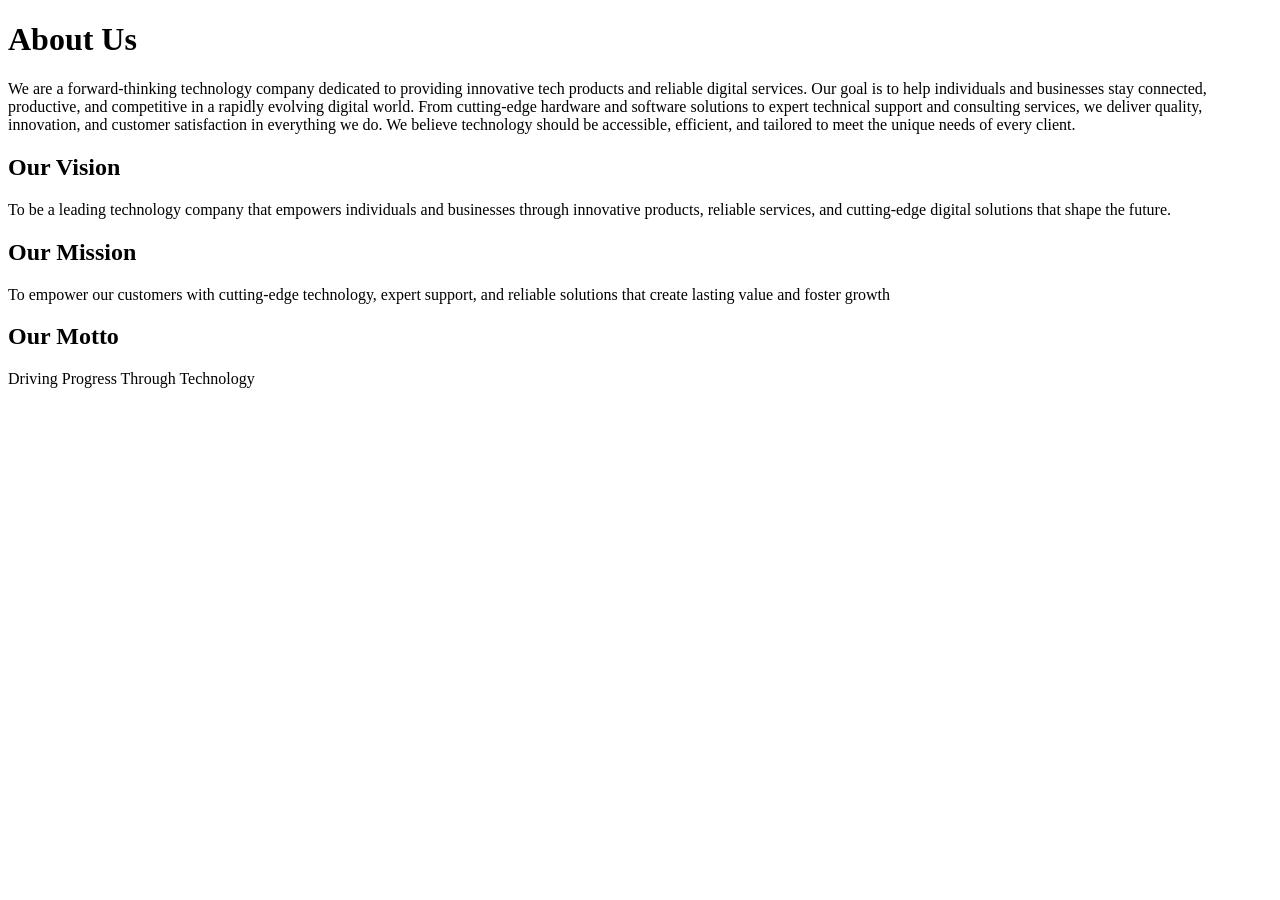
==== aboutus.html @ 903e5bb2 "Add About Us page with initial HTML structure and content" ====
<!doctype html>
<html lang="en">
  <head>
    <meta charset="UTF-8" />
    <meta name="viewport" content="width=device-width, initial-scale=1.0" />
    <link rel="stylesheet" href="./aboutus.css" />
    <title>About us</title>
  </head>
  <body>
    <h1>About Us</h1>
    <p>
      We are a forward-thinking technology company dedicated to providing
      innovative tech products and reliable digital services. Our goal is to
      help individuals and businesses stay connected, productive, and
      competitive in a rapidly evolving digital world. From cutting-edge
      hardware and software solutions to expert technical support and consulting
      services, we deliver quality, innovation, and customer satisfaction in
      everything we do. We believe technology should be accessible, efficient,
      and tailored to meet the unique needs of every client.
    </p>
    <h2>Our Vision</h2>
    <p>To be a leading technology company that empowers individuals and businesses through innovative products, reliable services, and cutting-edge digital solutions that shape the future.</p>
    <h2>Our Mission</h2>
    <p>To empower our customers with cutting-edge technology, expert support, and reliable solutions that create lasting value and foster growth</p>
    <h2>Our Motto</h2>
    <p>Driving Progress Through Technology</p>
    
  </body>
</html>
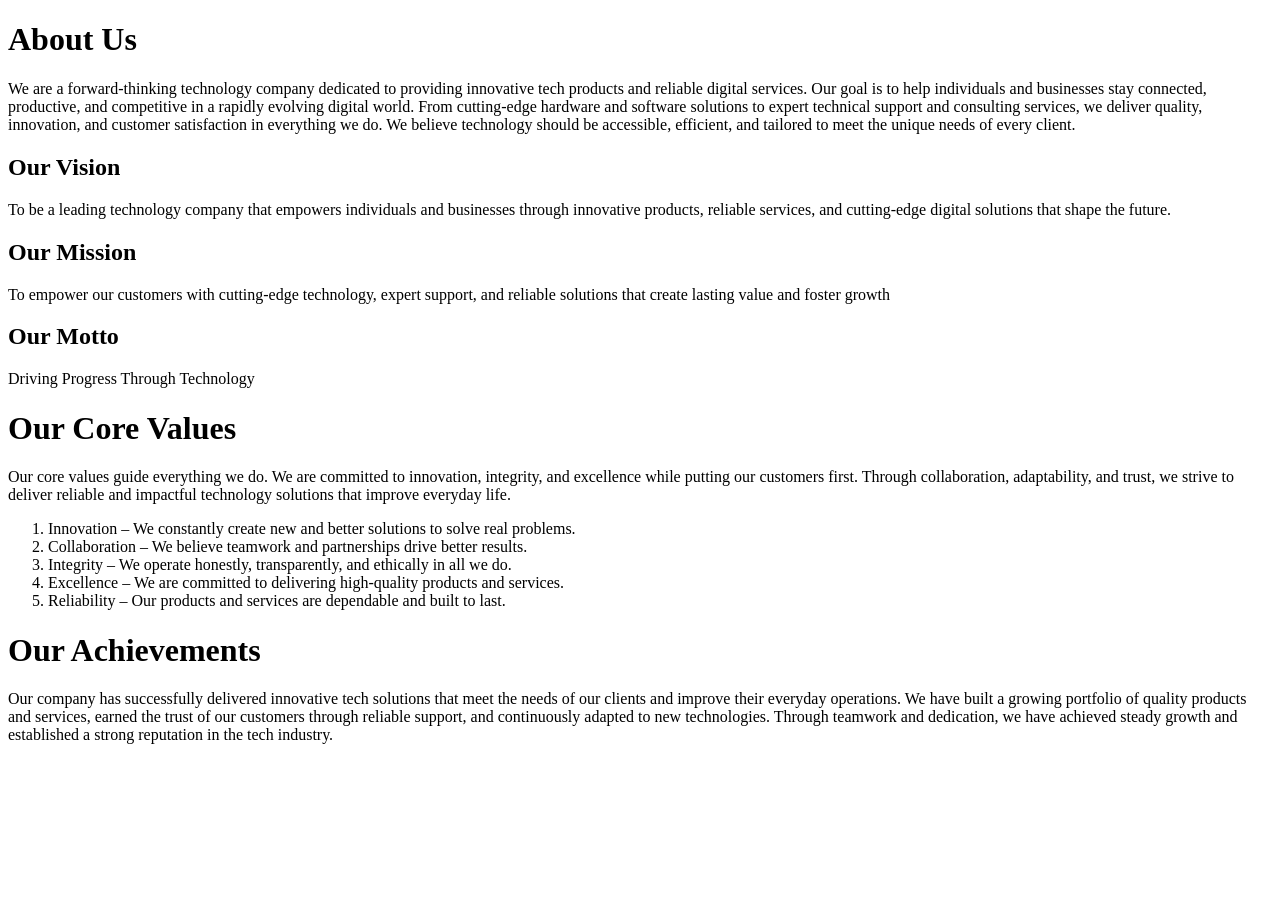
==== commit 2c5785dd: "Add core values section to About Us page" ====
--- a/aboutus.html
+++ b/aboutus.html
@@ -19,11 +19,48 @@
       and tailored to meet the unique needs of every client.
     </p>
     <h2>Our Vision</h2>
-    <p>To be a leading technology company that empowers individuals and businesses through innovative products, reliable services, and cutting-edge digital solutions that shape the future.</p>
+    <p>
+      To be a leading technology company that empowers individuals and
+      businesses through innovative products, reliable services, and
+      cutting-edge digital solutions that shape the future.
+    </p>
     <h2>Our Mission</h2>
-    <p>To empower our customers with cutting-edge technology, expert support, and reliable solutions that create lasting value and foster growth</p>
+    <p>
+      To empower our customers with cutting-edge technology, expert support, and
+      reliable solutions that create lasting value and foster growth
+    </p>
     <h2>Our Motto</h2>
     <p>Driving Progress Through Technology</p>
-    
+    <h1>Our Core Values</h1>
+    <p>
+      Our core values guide everything we do. We are committed to innovation,
+      integrity, and excellence while putting our customers first. Through
+      collaboration, adaptability, and trust, we strive to deliver reliable and
+      impactful technology solutions that improve everyday life.
+    </p>
+    <ol>
+      <li>
+        Innovation – We constantly create new and better solutions to solve real
+        problems.
+      </li>
+      <li>
+        Collaboration – We believe teamwork and partnerships drive better
+        results.
+      </li>
+      <li>
+        Integrity – We operate honestly, transparently, and ethically in all we
+        do.
+      </li>
+      <li>
+        Excellence – We are committed to delivering high-quality products and
+        services.
+      </li>
+      <li>
+        Reliability – Our products and services are dependable and built to
+        last.
+      </li>
+    </ol>
+    <h1>Our Achievements</h1>
+    <p>Our company has successfully delivered innovative tech solutions that meet the needs of our clients and improve their everyday operations. We have built a growing portfolio of quality products and services, earned the trust of our customers through reliable support, and continuously adapted to new technologies. Through teamwork and dedication, we have achieved steady growth and established a strong reputation in the tech industry.</p>
   </body>
 </html>
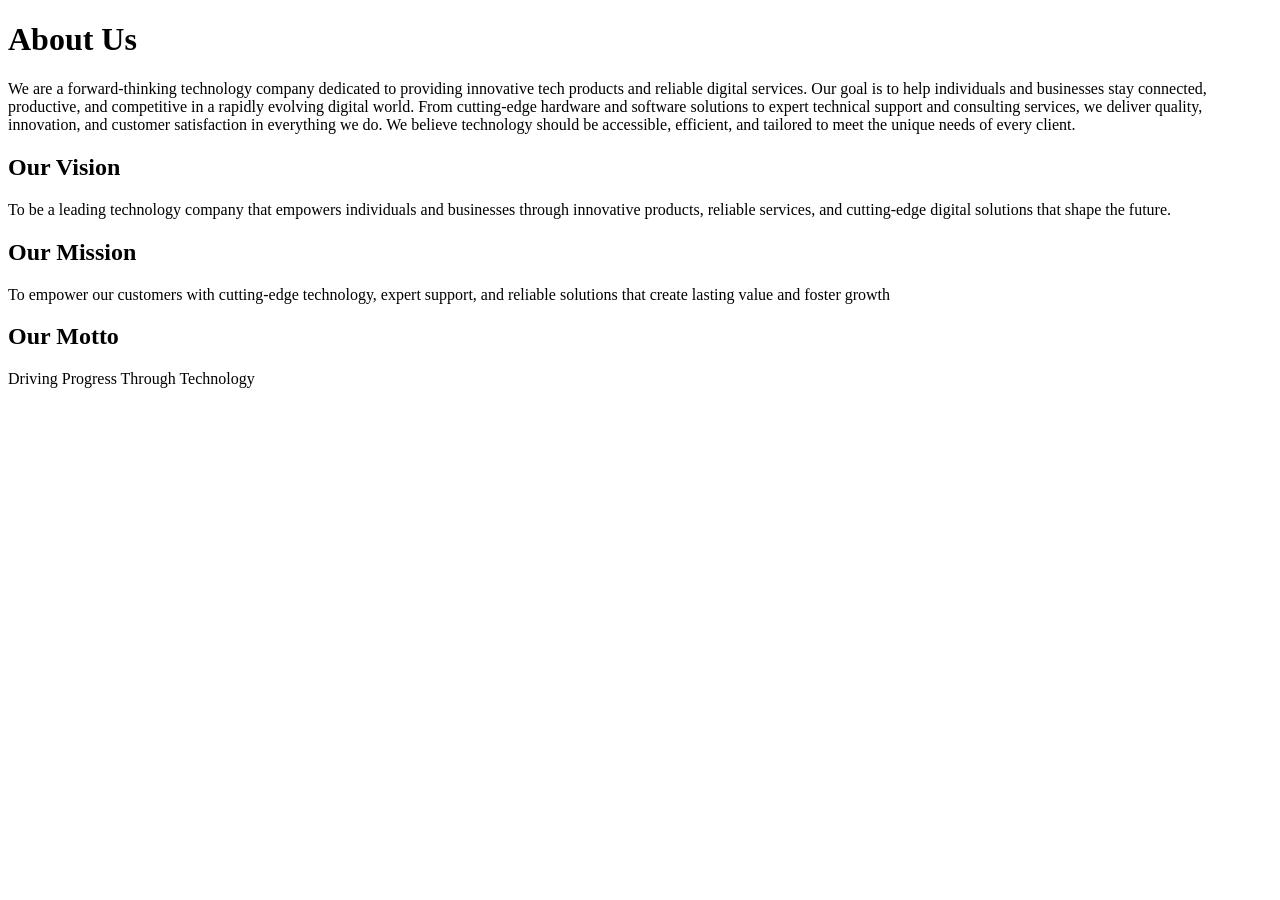
==== commit 777e1258: "Merge remote main with local changes" ====
--- a/aboutus.html
+++ b/aboutus.html
@@ -19,48 +19,11 @@
       and tailored to meet the unique needs of every client.
     </p>
     <h2>Our Vision</h2>
-    <p>
-      To be a leading technology company that empowers individuals and
-      businesses through innovative products, reliable services, and
-      cutting-edge digital solutions that shape the future.
-    </p>
+    <p>To be a leading technology company that empowers individuals and businesses through innovative products, reliable services, and cutting-edge digital solutions that shape the future.</p>
     <h2>Our Mission</h2>
-    <p>
-      To empower our customers with cutting-edge technology, expert support, and
-      reliable solutions that create lasting value and foster growth
-    </p>
+    <p>To empower our customers with cutting-edge technology, expert support, and reliable solutions that create lasting value and foster growth</p>
     <h2>Our Motto</h2>
     <p>Driving Progress Through Technology</p>
-    <h1>Our Core Values</h1>
-    <p>
-      Our core values guide everything we do. We are committed to innovation,
-      integrity, and excellence while putting our customers first. Through
-      collaboration, adaptability, and trust, we strive to deliver reliable and
-      impactful technology solutions that improve everyday life.
-    </p>
-    <ol>
-      <li>
-        Innovation – We constantly create new and better solutions to solve real
-        problems.
-      </li>
-      <li>
-        Collaboration – We believe teamwork and partnerships drive better
-        results.
-      </li>
-      <li>
-        Integrity – We operate honestly, transparently, and ethically in all we
-        do.
-      </li>
-      <li>
-        Excellence – We are committed to delivering high-quality products and
-        services.
-      </li>
-      <li>
-        Reliability – Our products and services are dependable and built to
-        last.
-      </li>
-    </ol>
-    <h1>Our Achievements</h1>
-    <p>Our company has successfully delivered innovative tech solutions that meet the needs of our clients and improve their everyday operations. We have built a growing portfolio of quality products and services, earned the trust of our customers through reliable support, and continuously adapted to new technologies. Through teamwork and dedication, we have achieved steady growth and established a strong reputation in the tech industry.</p>
+    
   </body>
 </html>
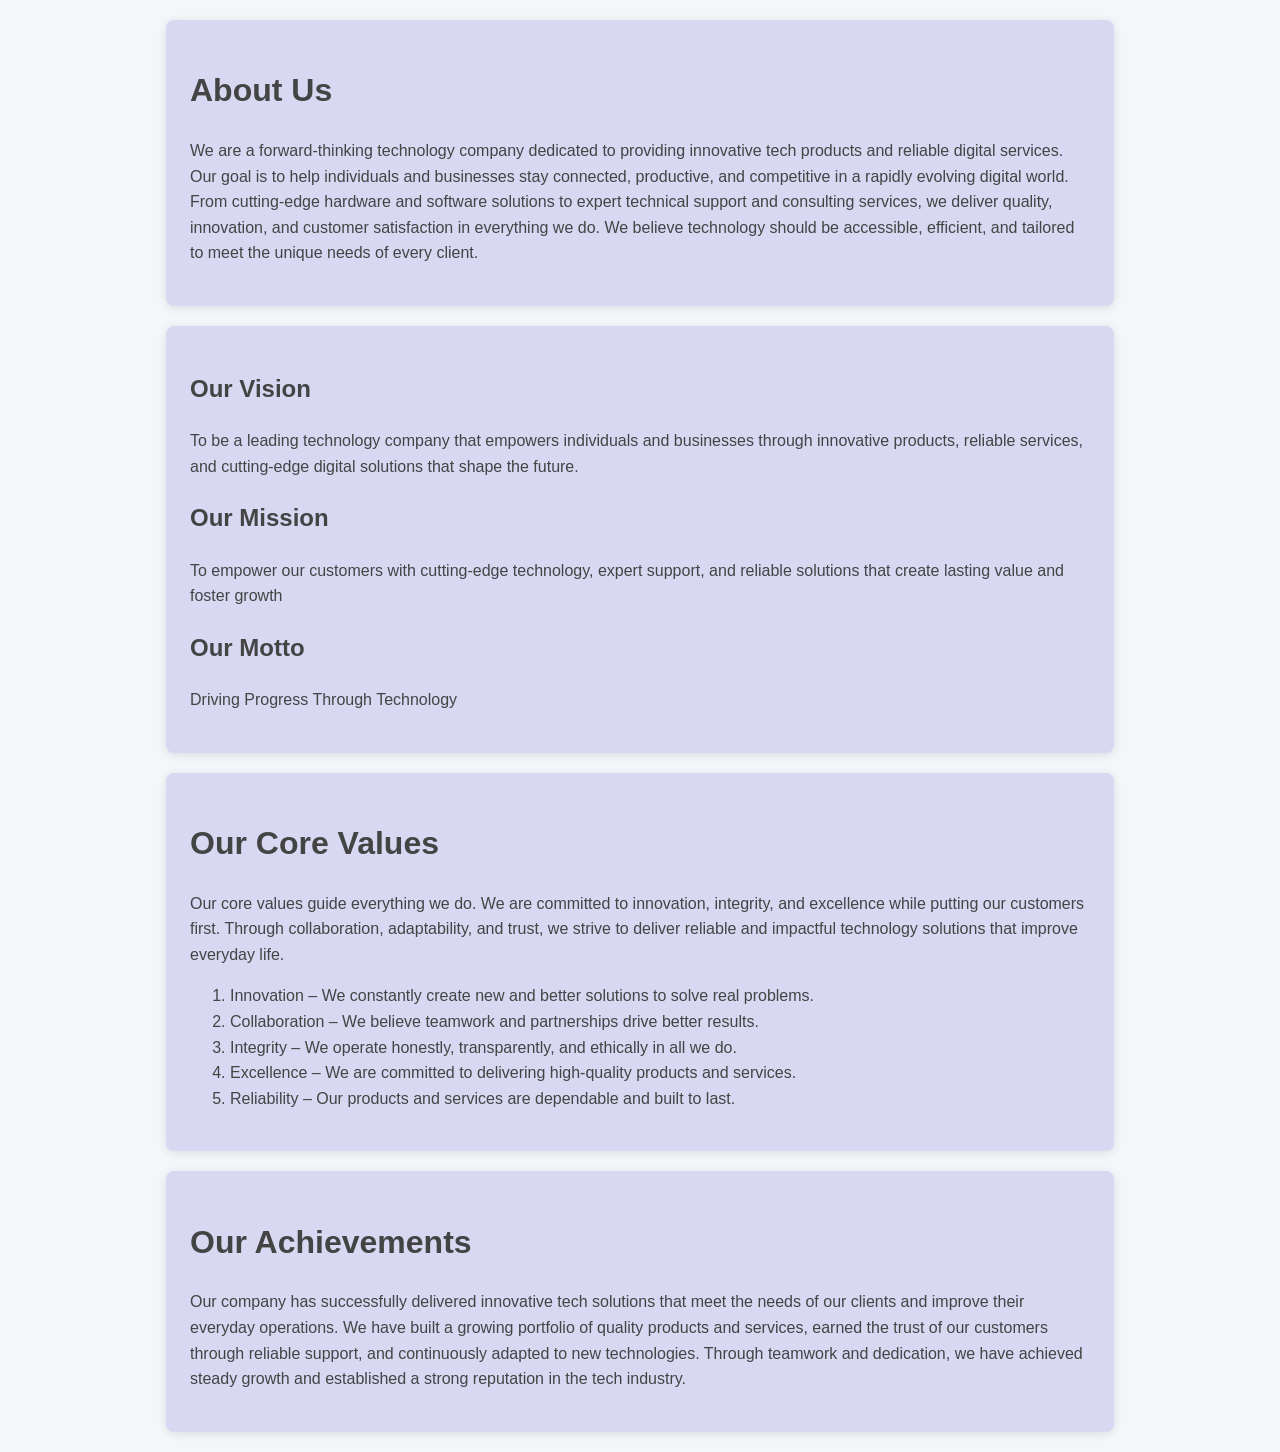
==== commit b004ee56: "Add content and structure to About Us page" ====
--- a/aboutus.html
+++ b/aboutus.html
@@ -7,6 +7,7 @@
     <title>About us</title>
   </head>
   <body>
+    <div>
     <h1>About Us</h1>
     <p>
       We are a forward-thinking technology company dedicated to providing
@@ -18,12 +19,56 @@
       everything we do. We believe technology should be accessible, efficient,
       and tailored to meet the unique needs of every client.
     </p>
+    </div>
+    <div>
     <h2>Our Vision</h2>
-    <p>To be a leading technology company that empowers individuals and businesses through innovative products, reliable services, and cutting-edge digital solutions that shape the future.</p>
+    <p>
+      To be a leading technology company that empowers individuals and
+      businesses through innovative products, reliable services, and
+      cutting-edge digital solutions that shape the future.
+    </p>
     <h2>Our Mission</h2>
-    <p>To empower our customers with cutting-edge technology, expert support, and reliable solutions that create lasting value and foster growth</p>
+    <p>
+      To empower our customers with cutting-edge technology, expert support, and
+      reliable solutions that create lasting value and foster growth
+    </p>
     <h2>Our Motto</h2>
     <p>Driving Progress Through Technology</p>
-    
+    </div>
+    <div>
+    <h1>Our Core Values</h1>
+    <p>
+      Our core values guide everything we do. We are committed to innovation,
+      integrity, and excellence while putting our customers first. Through
+      collaboration, adaptability, and trust, we strive to deliver reliable and
+      impactful technology solutions that improve everyday life.
+    </p>
+    <ol>
+      <li>
+        Innovation – We constantly create new and better solutions to solve real
+        problems.
+      </li>
+      <li>
+        Collaboration – We believe teamwork and partnerships drive better
+        results.
+      </li>
+      <li>
+        Integrity – We operate honestly, transparently, and ethically in all we
+        do.
+      </li>
+      <li>
+        Excellence – We are committed to delivering high-quality products and
+        services.
+      </li>
+      <li>
+        Reliability – Our products and services are dependable and built to
+        last.
+      </li>
+    </ol>
+    </div>
+    <div>
+    <h1>Our Achievements</h1>
+    <p>Our company has successfully delivered innovative tech solutions that meet the needs of our clients and improve their everyday operations. We have built a growing portfolio of quality products and services, earned the trust of our customers through reliable support, and continuously adapted to new technologies. Through teamwork and dedication, we have achieved steady growth and established a strong reputation in the tech industry.</p>
+    </div>
   </body>
 </html>
--- a/aboutus.css
+++ b/aboutus.css
@@ -0,0 +1,17 @@
+body {
+    color: #444;
+    margin: 0;
+    padding: 0;
+    background-color: #f4f6f9;
+    line-height: 1.6;
+    font-family: 'Segoe UI', Tahoma, Geneva, Verdana, sans-serif;
+    }
+div{
+    background-color: rgb(216, 216, 243);
+    border-radius: 8px;
+        margin: 20px auto;
+        max-width: 900px;
+        box-shadow: 0 2px 10px rgba(0, 0, 0, 0.1);
+        padding: 24px;
+        transition: box-shadow 0.3s ease;
+}
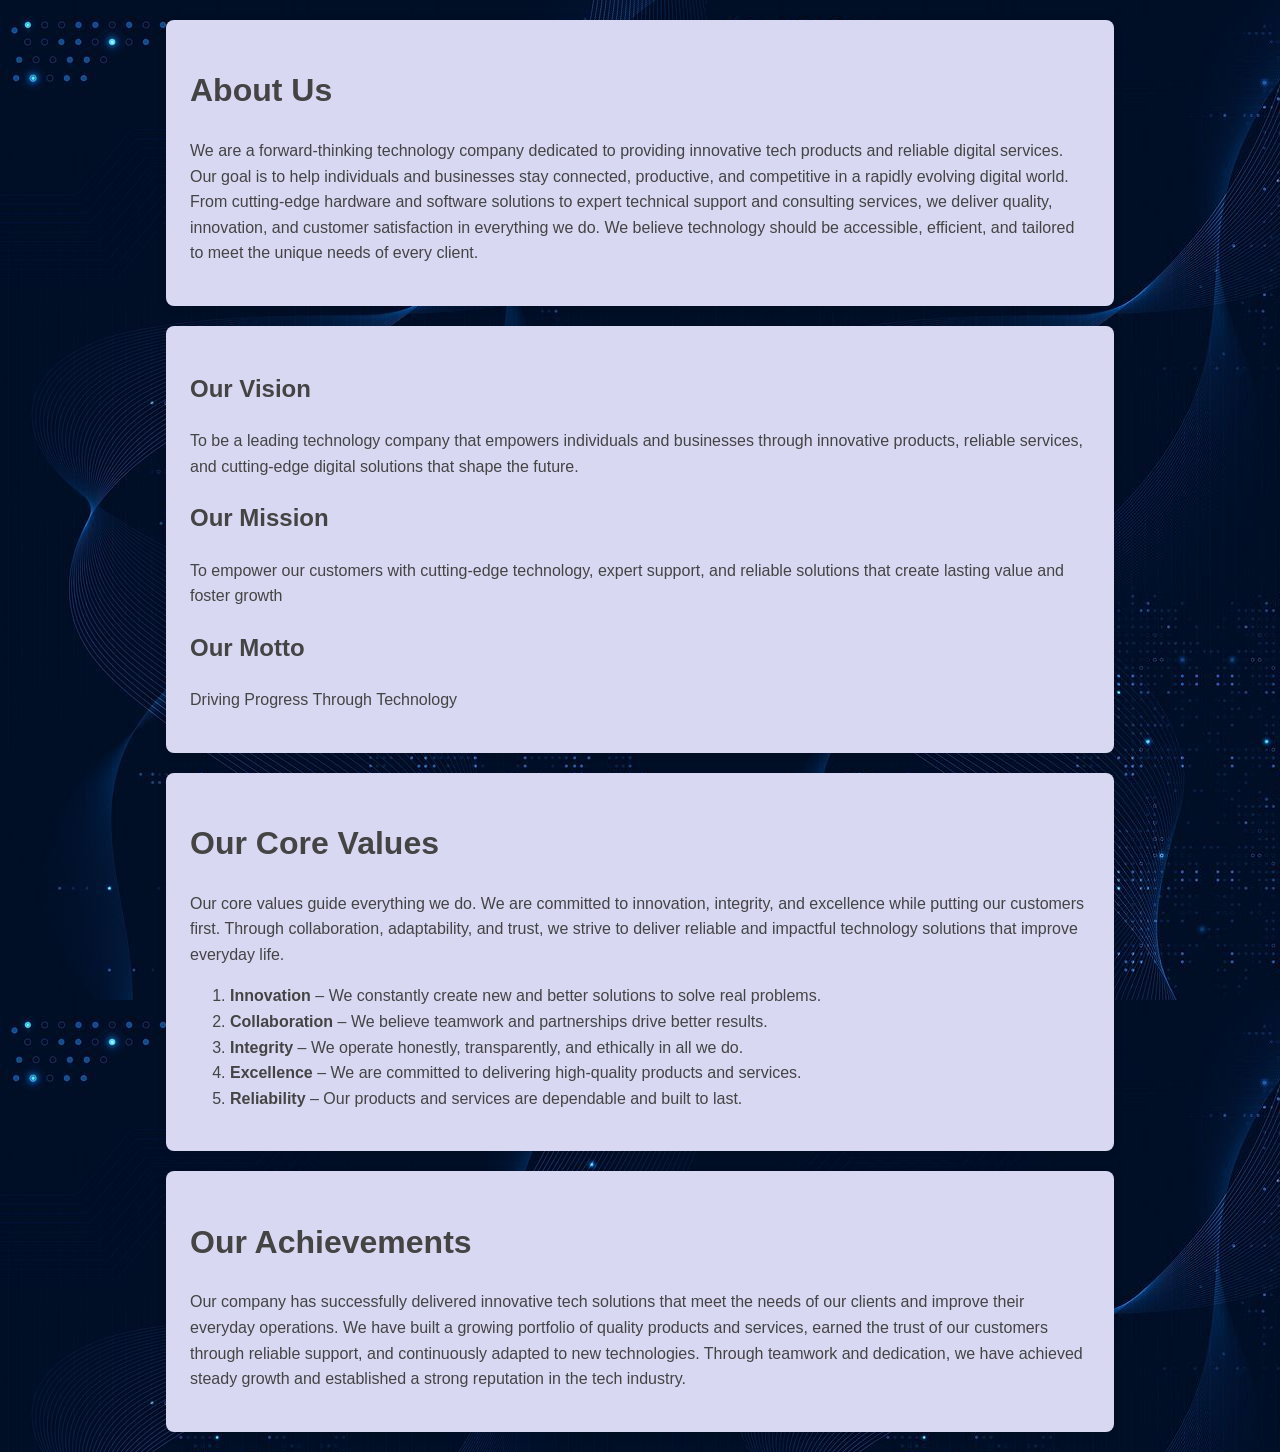
==== commit a2d68f03: "Refactor code structure for improved readability and maintainability" ====
--- a/aboutus.html
+++ b/aboutus.html
@@ -45,23 +45,23 @@
     </p>
     <ol>
       <li>
-        Innovation – We constantly create new and better solutions to solve real
+        <b>Innovation</b> – We constantly create new and better solutions to solve real
         problems.
       </li>
       <li>
-        Collaboration – We believe teamwork and partnerships drive better
+        <b>Collaboration</b> – We believe teamwork and partnerships drive better
         results.
       </li>
       <li>
-        Integrity – We operate honestly, transparently, and ethically in all we
+        <b>Integrity</b> – We operate honestly, transparently, and ethically in all we
         do.
       </li>
       <li>
-        Excellence – We are committed to delivering high-quality products and
+        <b>Excellence</b> – We are committed to delivering high-quality products and
         services.
       </li>
       <li>
-        Reliability – Our products and services are dependable and built to
+        <b>Reliability</b> – Our products and services are dependable and built to
         last.
       </li>
     </ol>
--- a/aboutus.css
+++ b/aboutus.css
@@ -1,17 +1,20 @@
 body {
-    color: #444;
-    margin: 0;
-    padding: 0;
-    background-color: #f4f6f9;
-    line-height: 1.6;
-    font-family: 'Segoe UI', Tahoma, Geneva, Verdana, sans-serif;
-    }
-div{
-    background-color: rgb(216, 216, 243);
-    border-radius: 8px;
-        margin: 20px auto;
-        max-width: 900px;
-        box-shadow: 0 2px 10px rgba(0, 0, 0, 0.1);
-        padding: 24px;
-        transition: box-shadow 0.3s ease;
-}+  color: #444;
+  margin: 0;
+  padding: 0;
+  background-image: url(./image.jpg);
+  line-height: 1.6;
+  font-family: "Segoe UI", Tahoma, Geneva, Verdana, sans-serif;
+}
+div {
+  background-color: rgb(216, 216, 243);
+  border-radius: 8px;
+  margin: 20px auto;
+  max-width: 900px;
+  box-shadow: 0 2px 10px rgba(0, 0, 0, 0.1);
+  padding: 24px;
+  transition: box-shadow 0.3s ease;
+}
+div:hover{
+        box-shadow: 0 6px 18px rgba(0, 0, 0, 0.15);
+    }
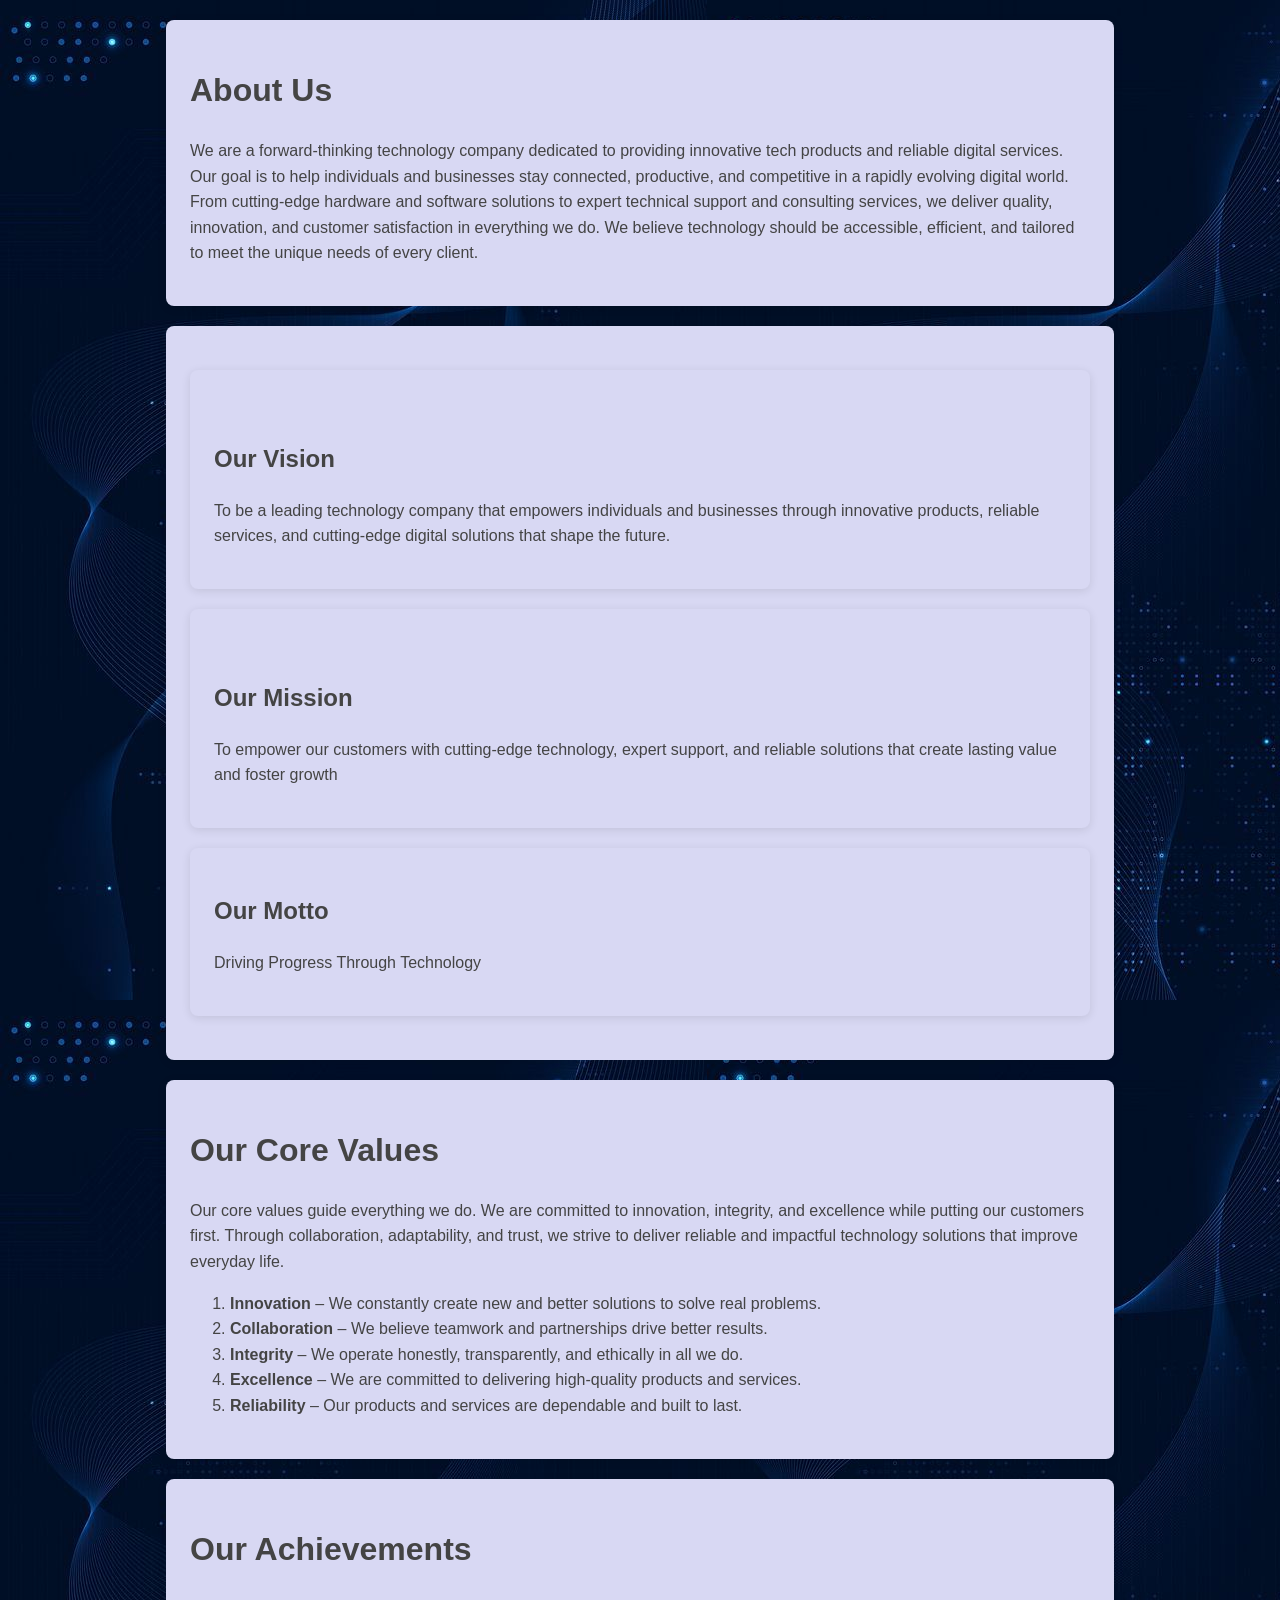
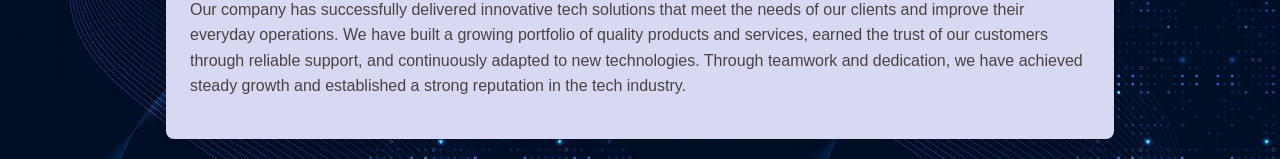
==== commit 2b7f99cf: "Refactor About Us section for improved structure and readability" ====
--- a/aboutus.html
+++ b/aboutus.html
@@ -8,67 +8,84 @@
   </head>
   <body>
     <div>
-    <h1>About Us</h1>
-    <p>
-      We are a forward-thinking technology company dedicated to providing
-      innovative tech products and reliable digital services. Our goal is to
-      help individuals and businesses stay connected, productive, and
-      competitive in a rapidly evolving digital world. From cutting-edge
-      hardware and software solutions to expert technical support and consulting
-      services, we deliver quality, innovation, and customer satisfaction in
-      everything we do. We believe technology should be accessible, efficient,
-      and tailored to meet the unique needs of every client.
-    </p>
+      <h1>About Us</h1>
+      <p>
+        We are a forward-thinking technology company dedicated to providing
+        innovative tech products and reliable digital services. Our goal is to
+        help individuals and businesses stay connected, productive, and
+        competitive in a rapidly evolving digital world. From cutting-edge
+        hardware and software solutions to expert technical support and
+        consulting services, we deliver quality, innovation, and customer
+        satisfaction in everything we do. We believe technology should be
+        accessible, efficient, and tailored to meet the unique needs of every
+        client.
+      </p>
     </div>
     <div>
-    <h2>Our Vision</h2>
-    <p>
-      To be a leading technology company that empowers individuals and
-      businesses through innovative products, reliable services, and
-      cutting-edge digital solutions that shape the future.
-    </p>
-    <h2>Our Mission</h2>
-    <p>
-      To empower our customers with cutting-edge technology, expert support, and
-      reliable solutions that create lasting value and foster growth
-    </p>
-    <h2>Our Motto</h2>
-    <p>Driving Progress Through Technology</p>
+      <div>
+        <img src="https://cdn.prod.website-files.com/699c677bce91617602c711d9/69afd36a428f3521d2b55ea0_mission.svg" loading="lazy" alt="" class="mission-icon">
+        <h2>Our Vision</h2>
+        <p>
+          To be a leading technology company that empowers individuals and
+          businesses through innovative products, reliable services, and
+          cutting-edge digital solutions that shape the future.
+        </p>
+      </div>
+      <div>
+        <img src="https://cdn.prod.website-files.com/699c677bce91617602c711d9/69afd36a741797ecb621d90c_vision%20icon.svg" loading="lazy" alt="" class="mission-icon">
+        <h2>Our Mission</h2>
+        <p>
+          To empower our customers with cutting-edge technology, expert support,
+          and reliable solutions that create lasting value and foster growth
+        </p>
+      </div>
+      <div>
+        <h2>Our Motto</h2>
+        <p>Driving Progress Through Technology</p>
+      </div>
     </div>
     <div>
-    <h1>Our Core Values</h1>
-    <p>
-      Our core values guide everything we do. We are committed to innovation,
-      integrity, and excellence while putting our customers first. Through
-      collaboration, adaptability, and trust, we strive to deliver reliable and
-      impactful technology solutions that improve everyday life.
-    </p>
-    <ol>
-      <li>
-        <b>Innovation</b> – We constantly create new and better solutions to solve real
-        problems.
-      </li>
-      <li>
-        <b>Collaboration</b> – We believe teamwork and partnerships drive better
-        results.
-      </li>
-      <li>
-        <b>Integrity</b> – We operate honestly, transparently, and ethically in all we
-        do.
-      </li>
-      <li>
-        <b>Excellence</b> – We are committed to delivering high-quality products and
-        services.
-      </li>
-      <li>
-        <b>Reliability</b> – Our products and services are dependable and built to
-        last.
-      </li>
-    </ol>
+      <h1>Our Core Values</h1>
+      <p>
+        Our core values guide everything we do. We are committed to innovation,
+        integrity, and excellence while putting our customers first. Through
+        collaboration, adaptability, and trust, we strive to deliver reliable
+        and impactful technology solutions that improve everyday life.
+      </p>
+      <ol>
+        <li>
+          <b>Innovation</b> – We constantly create new and better solutions to
+          solve real problems.
+        </li>
+        <li>
+          <b>Collaboration</b> – We believe teamwork and partnerships drive
+          better results.
+        </li>
+        <li>
+          <b>Integrity</b> – We operate honestly, transparently, and ethically
+          in all we do.
+        </li>
+        <li>
+          <b>Excellence</b> – We are committed to delivering high-quality
+          products and services.
+        </li>
+        <li>
+          <b>Reliability</b> – Our products and services are dependable and
+          built to last.
+        </li>
+      </ol>
     </div>
     <div>
-    <h1>Our Achievements</h1>
-    <p>Our company has successfully delivered innovative tech solutions that meet the needs of our clients and improve their everyday operations. We have built a growing portfolio of quality products and services, earned the trust of our customers through reliable support, and continuously adapted to new technologies. Through teamwork and dedication, we have achieved steady growth and established a strong reputation in the tech industry.</p>
+      <h1>Our Achievements</h1>
+      <p>
+        Our company has successfully delivered innovative tech solutions that
+        meet the needs of our clients and improve their everyday operations. We
+        have built a growing portfolio of quality products and services, earned
+        the trust of our customers through reliable support, and continuously
+        adapted to new technologies. Through teamwork and dedication, we have
+        achieved steady growth and established a strong reputation in the tech
+        industry.
+      </p>
     </div>
   </body>
 </html>
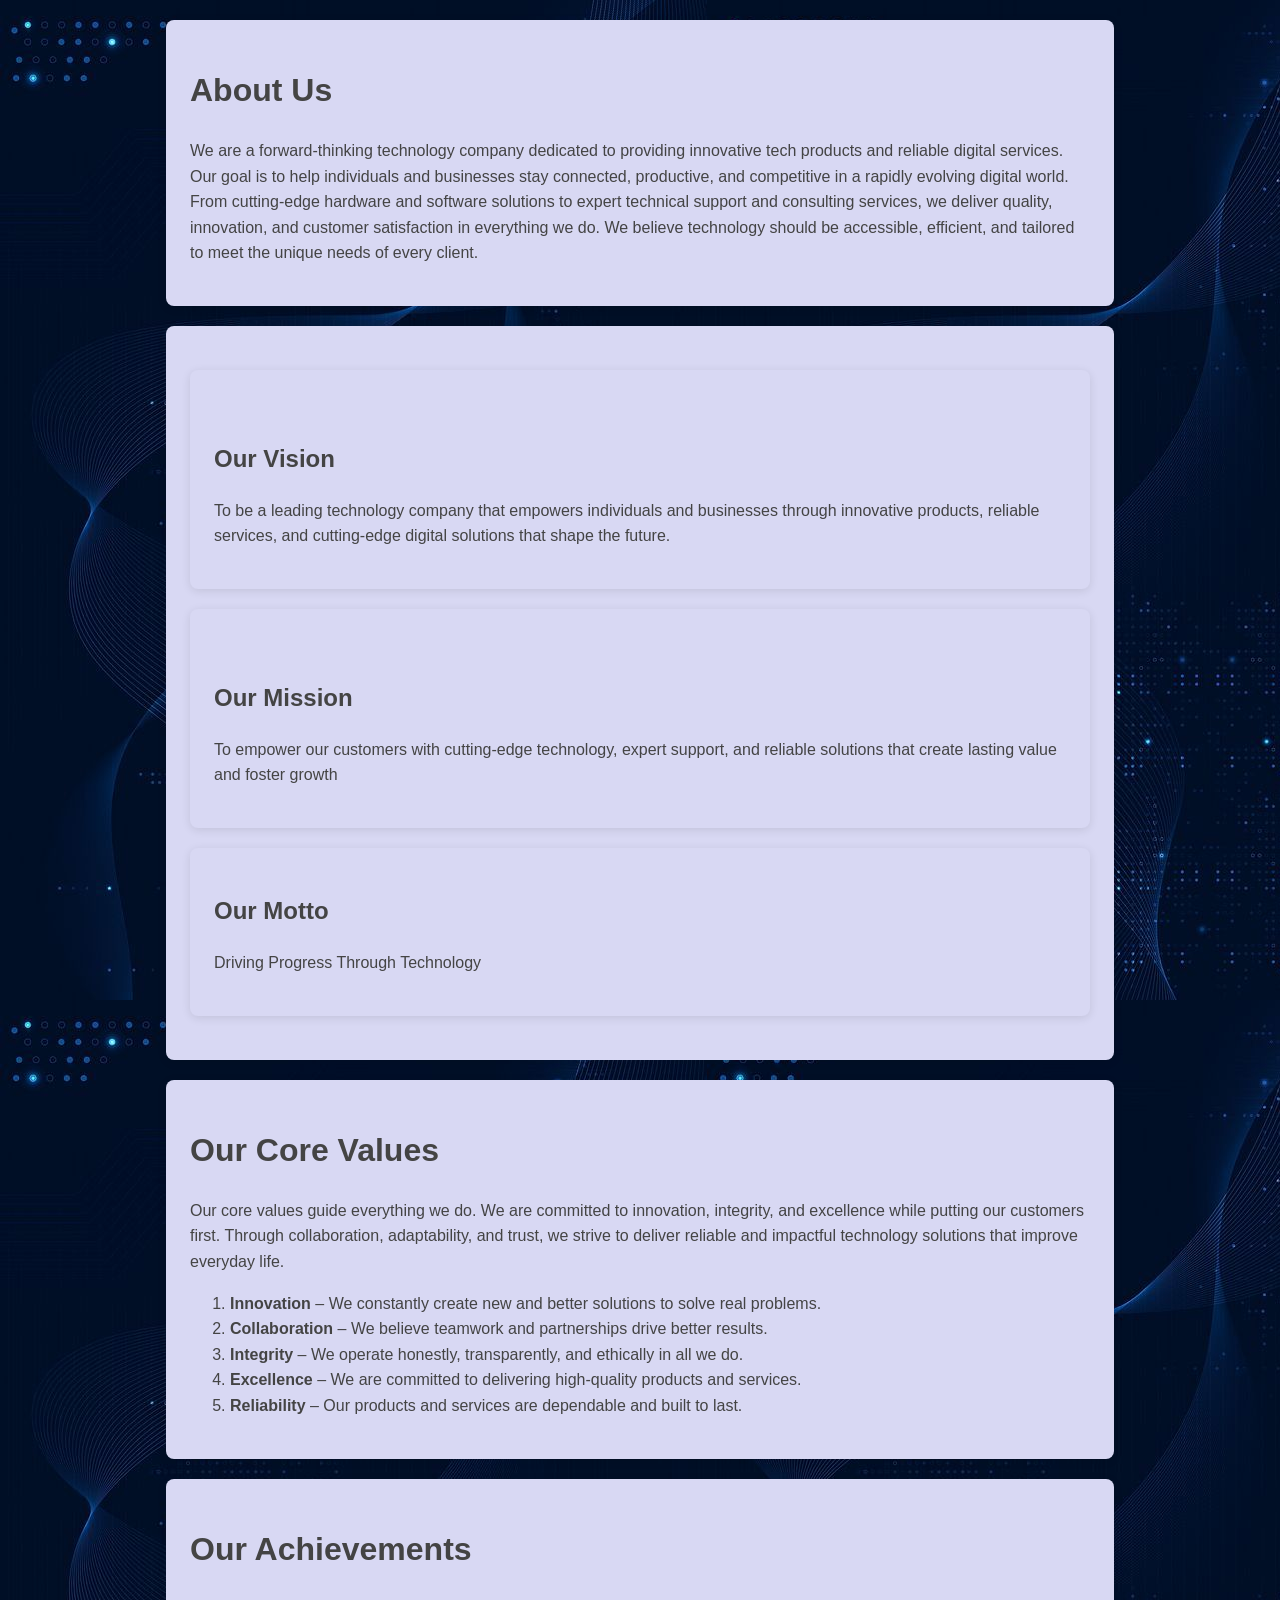
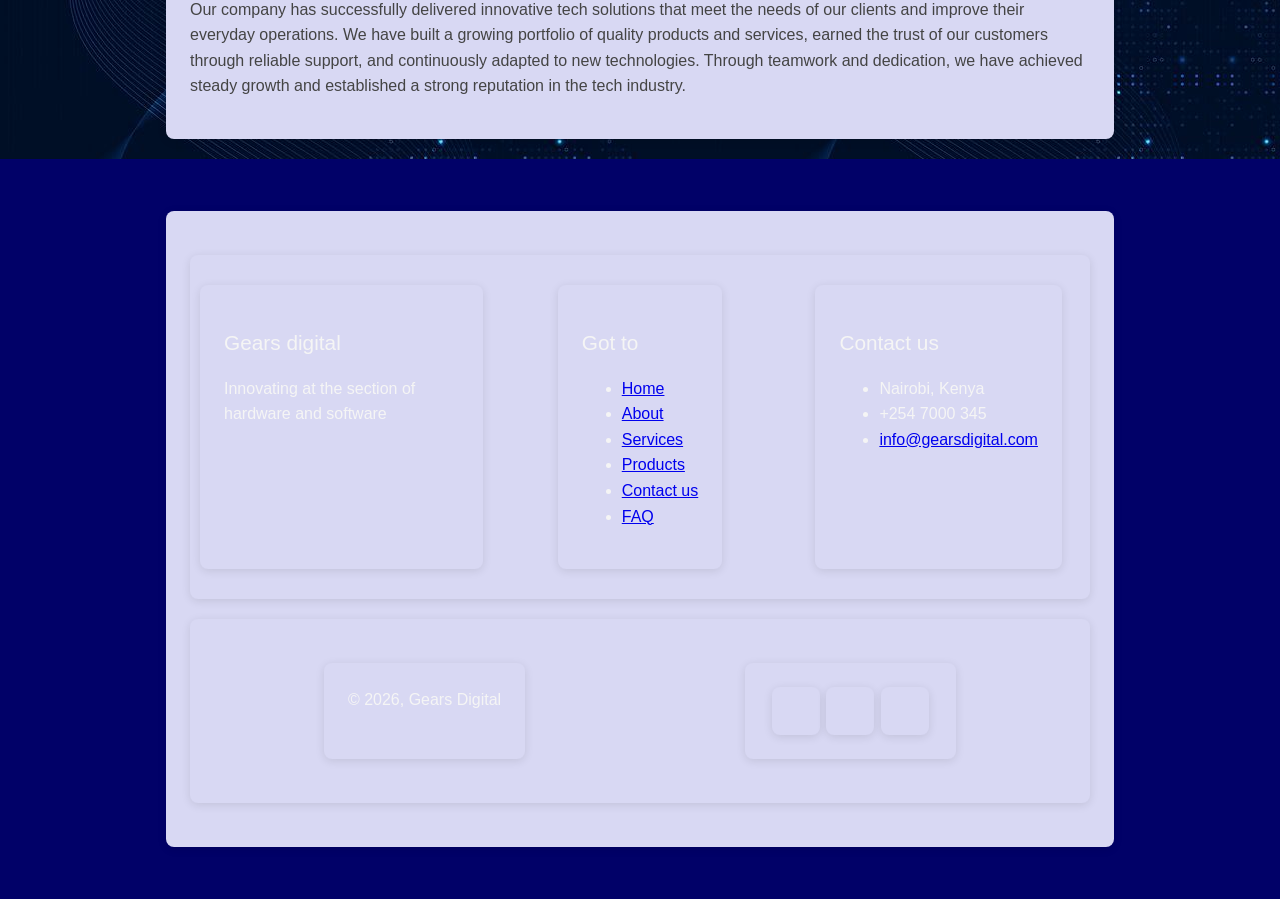
==== commit dd1a44bc: "Enhance About Us page with structured content and footer integration" ====
--- a/aboutus.html
+++ b/aboutus.html
@@ -7,85 +7,144 @@
     <title>About us</title>
   </head>
   <body>
-    <div>
-      <h1>About Us</h1>
-      <p>
-        We are a forward-thinking technology company dedicated to providing
-        innovative tech products and reliable digital services. Our goal is to
-        help individuals and businesses stay connected, productive, and
-        competitive in a rapidly evolving digital world. From cutting-edge
-        hardware and software solutions to expert technical support and
-        consulting services, we deliver quality, innovation, and customer
-        satisfaction in everything we do. We believe technology should be
-        accessible, efficient, and tailored to meet the unique needs of every
-        client.
-      </p>
-    </div>
-    <div>
+    <main>
       <div>
-        <img src="https://cdn.prod.website-files.com/699c677bce91617602c711d9/69afd36a428f3521d2b55ea0_mission.svg" loading="lazy" alt="" class="mission-icon">
-        <h2>Our Vision</h2>
+        <h1>About Us</h1>
         <p>
-          To be a leading technology company that empowers individuals and
-          businesses through innovative products, reliable services, and
-          cutting-edge digital solutions that shape the future.
+          We are a forward-thinking technology company dedicated to providing
+          innovative tech products and reliable digital services. Our goal is to
+          help individuals and businesses stay connected, productive, and
+          competitive in a rapidly evolving digital world. From cutting-edge
+          hardware and software solutions to expert technical support and
+          consulting services, we deliver quality, innovation, and customer
+          satisfaction in everything we do. We believe technology should be
+          accessible, efficient, and tailored to meet the unique needs of every
+          client.
         </p>
       </div>
       <div>
-        <img src="https://cdn.prod.website-files.com/699c677bce91617602c711d9/69afd36a741797ecb621d90c_vision%20icon.svg" loading="lazy" alt="" class="mission-icon">
-        <h2>Our Mission</h2>
+        <div>
+          <img
+            src="https://cdn.prod.website-files.com/699c677bce91617602c711d9/69afd36a428f3521d2b55ea0_mission.svg"
+            loading="lazy"
+            alt=""
+            class="mission-icon"
+          />
+          <h2>Our Vision</h2>
+          <p>
+            To be a leading technology company that empowers individuals and
+            businesses through innovative products, reliable services, and
+            cutting-edge digital solutions that shape the future.
+          </p>
+        </div>
+        <div>
+          <img
+            src="https://cdn.prod.website-files.com/699c677bce91617602c711d9/69afd36a741797ecb621d90c_vision%20icon.svg"
+            loading="lazy"
+            alt=""
+            class="mission-icon"
+          />
+          <h2>Our Mission</h2>
+          <p>
+            To empower our customers with cutting-edge technology, expert
+            support, and reliable solutions that create lasting value and foster
+            growth
+          </p>
+        </div>
+        <div>
+          <h2>Our Motto</h2>
+          <p>Driving Progress Through Technology</p>
+        </div>
+      </div>
+      <div>
+        <h1>Our Core Values</h1>
         <p>
-          To empower our customers with cutting-edge technology, expert support,
-          and reliable solutions that create lasting value and foster growth
+          Our core values guide everything we do. We are committed to
+          innovation, integrity, and excellence while putting our customers
+          first. Through collaboration, adaptability, and trust, we strive to
+          deliver reliable and impactful technology solutions that improve
+          everyday life.
+        </p>
+        <ol>
+          <li>
+            <b>Innovation</b> – We constantly create new and better solutions to
+            solve real problems.
+          </li>
+          <li>
+            <b>Collaboration</b> – We believe teamwork and partnerships drive
+            better results.
+          </li>
+          <li>
+            <b>Integrity</b> – We operate honestly, transparently, and ethically
+            in all we do.
+          </li>
+          <li>
+            <b>Excellence</b> – We are committed to delivering high-quality
+            products and services.
+          </li>
+          <li>
+            <b>Reliability</b> – Our products and services are dependable and
+            built to last.
+          </li>
+        </ol>
+      </div>
+      <div>
+        <h1>Our Achievements</h1>
+        <p>
+          Our company has successfully delivered innovative tech solutions that
+          meet the needs of our clients and improve their everyday operations.
+          We have built a growing portfolio of quality products and services,
+          earned the trust of our customers through reliable support, and
+          continuously adapted to new technologies. Through teamwork and
+          dedication, we have achieved steady growth and established a strong
+          reputation in the tech industry.
         </p>
       </div>
-      <div>
-        <h2>Our Motto</h2>
-        <p>Driving Progress Through Technology</p>
+    </main>
+    <footer class="footer">
+      <div class="container">
+        <div class="footer-grid">
+          <div class="footer-grid-section">
+            <h2>Gears digital</h2>
+            <p>Innovating at the section of hardware and software</p>
+          </div>
+          <div class="footer-grid-section">
+            <h2>Got to</h2>
+            <ul>
+              <li><a href="./"> Home</a></li>
+              <li><a href="./aboutus.html"> About</a></li>
+              <li><a href="#"> Services</a></li>
+              <li><a href="./products.html"> Products</a></li>
+              <li><a href="./Contacts.html"> Contact us</a></li>
+              <li><a href="./FAQ.html"> FAQ </a></li>
+            </ul>
+          </div>
+          <div class="footer-grid-section">
+            <h2>Contact us</h2>
+            <ul>
+              <li>Nairobi, Kenya</li>
+              <li>+254 7000 345</li>
+              <li>
+                <a href="mailto:info@gearsdigital.com">info@gearsdigital.com</a>
+              </li>
+            </ul>
+          </div>
+        </div>
+        <div class="footer-info">
+          <div class="copyright">&copy; 2026, Gears Digital</div>
+          <div class="socials">
+            <div class="socials-icons">
+              <a href="#"><i class="fa fa-linkedin"></i></a>
+            </div>
+            <div class="socials-icons">
+              <a href="#"><i class="fa fa-facebook"></i></a>
+            </div>
+            <div class="socials-icons">
+              <a href="#"><i class="fa fa-instagram"></i></a>
+            </div>
+          </div>
+        </div>
       </div>
-    </div>
-    <div>
-      <h1>Our Core Values</h1>
-      <p>
-        Our core values guide everything we do. We are committed to innovation,
-        integrity, and excellence while putting our customers first. Through
-        collaboration, adaptability, and trust, we strive to deliver reliable
-        and impactful technology solutions that improve everyday life.
-      </p>
-      <ol>
-        <li>
-          <b>Innovation</b> – We constantly create new and better solutions to
-          solve real problems.
-        </li>
-        <li>
-          <b>Collaboration</b> – We believe teamwork and partnerships drive
-          better results.
-        </li>
-        <li>
-          <b>Integrity</b> – We operate honestly, transparently, and ethically
-          in all we do.
-        </li>
-        <li>
-          <b>Excellence</b> – We are committed to delivering high-quality
-          products and services.
-        </li>
-        <li>
-          <b>Reliability</b> – Our products and services are dependable and
-          built to last.
-        </li>
-      </ol>
-    </div>
-    <div>
-      <h1>Our Achievements</h1>
-      <p>
-        Our company has successfully delivered innovative tech solutions that
-        meet the needs of our clients and improve their everyday operations. We
-        have built a growing portfolio of quality products and services, earned
-        the trust of our customers through reliable support, and continuously
-        adapted to new technologies. Through teamwork and dedication, we have
-        achieved steady growth and established a strong reputation in the tech
-        industry.
-      </p>
-    </div>
+    </footer>
   </body>
 </html>
--- a/aboutus.css
+++ b/aboutus.css
@@ -15,6 +15,47 @@
   padding: 24px;
   transition: box-shadow 0.3s ease;
 }
-div:hover{
-        box-shadow: 0 6px 18px rgba(0, 0, 0, 0.15);
-    }+div:hover {
+  box-shadow: 0 6px 18px rgba(0, 0, 0, 0.15);
+}
+/* footer*/
+.footer {
+  background-color: #010168;
+  width: 100%;
+  padding: 2rem 0;
+  color: whitesmoke;
+}
+
+.footer-grid {
+  display: grid;
+  grid-template-columns: repeat(3, 1fr);
+  gap: 1rem;
+  padding: 10px;
+  margin-bottom: 20px;
+}
+.footer-grid-section h2 {
+  font-weight: 500;
+  font-size: 1.3rem;
+  margin-bottom: 10px;
+}
+
+.footer-grid-section a {
+  transition: 0.3s;
+}
+.footer-grid-section a:hover {
+  color: rgb(168, 168, 241);
+}
+
+.footer-info {
+  display: flex;
+  justify-content: space-between;
+}
+
+.socials {
+  display: flex;
+}
+
+.socials-icons {
+  margin: 0 0.2rem;
+}
+/* End footer*/
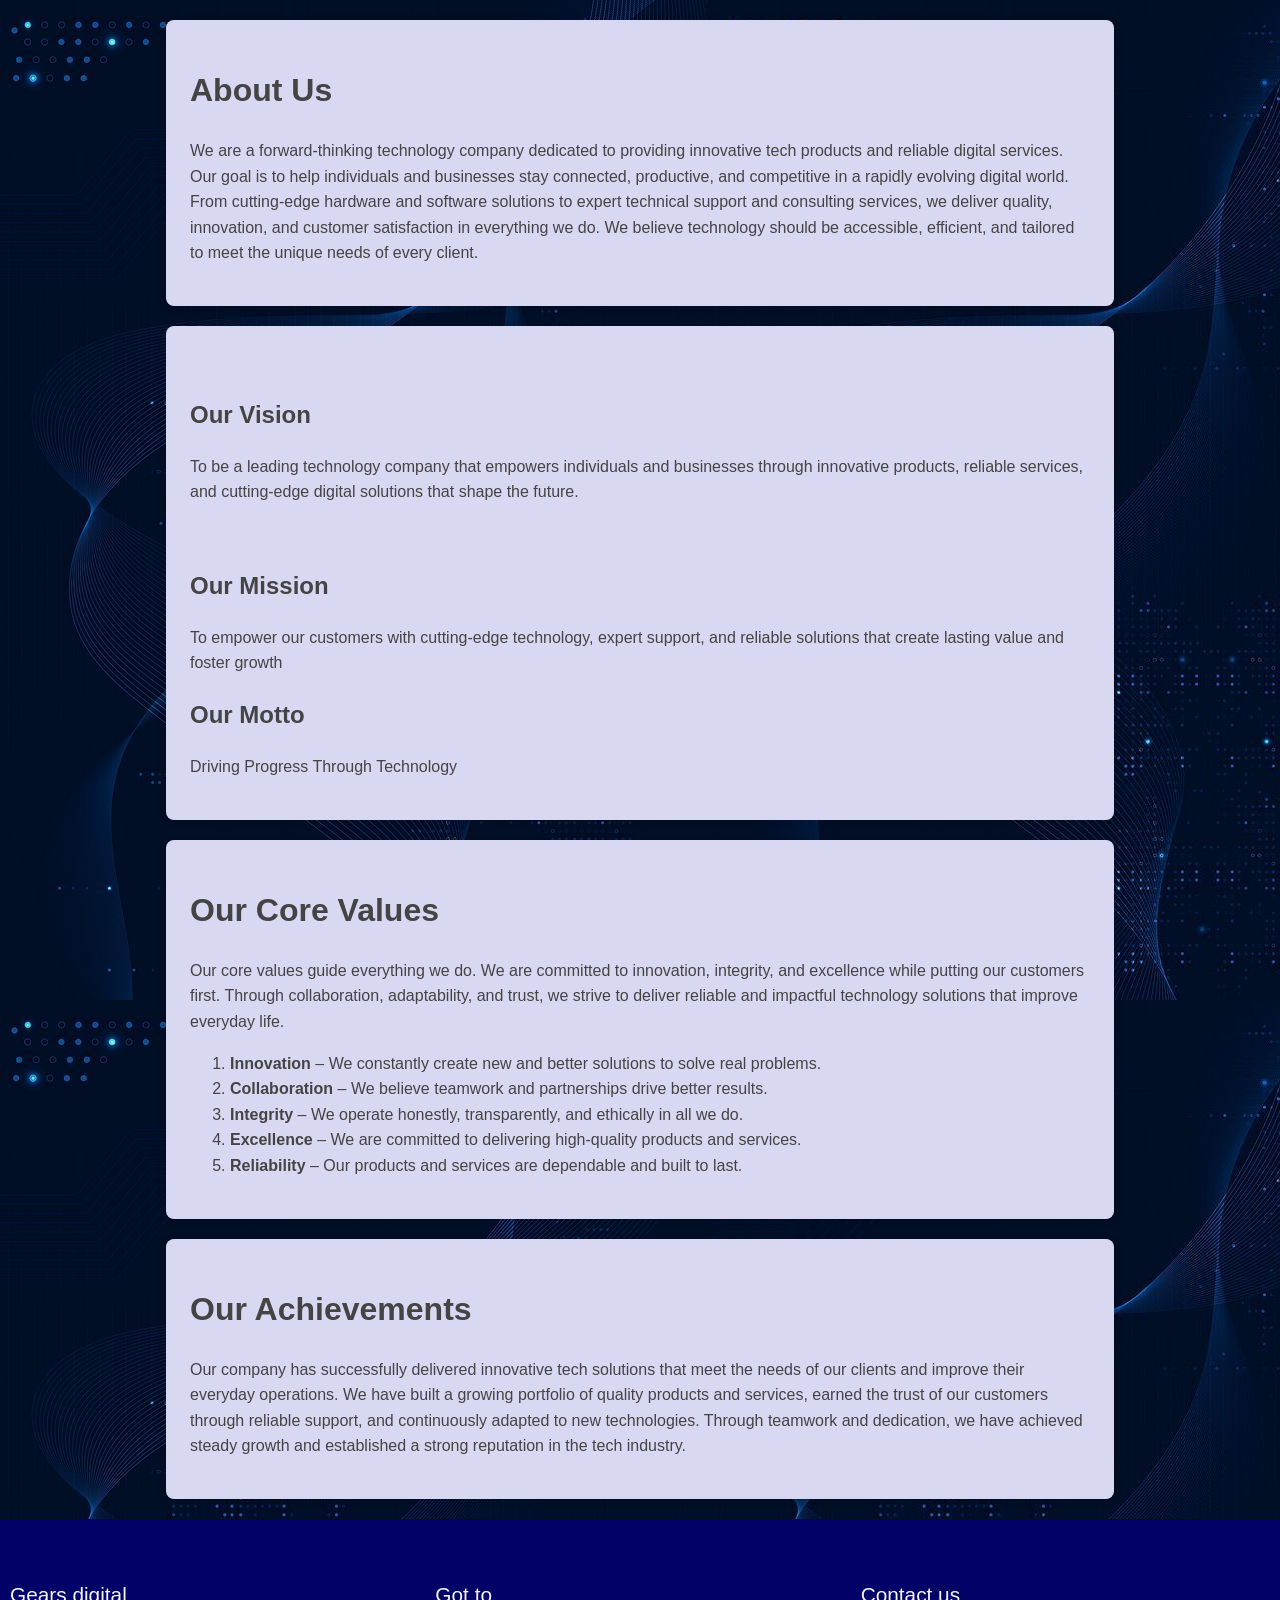
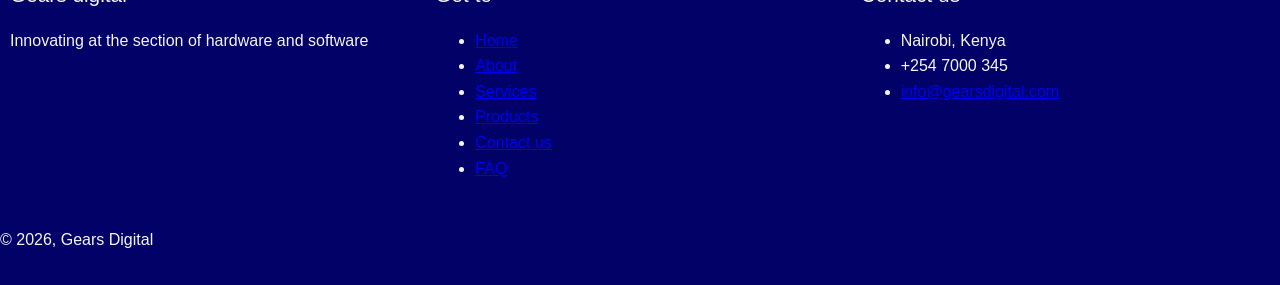
==== commit 95dddf54: "Refactor About Us section with class assignments for better styling" ====
--- a/aboutus.html
+++ b/aboutus.html
@@ -8,7 +8,7 @@
   </head>
   <body>
     <main>
-      <div>
+      <div class="about">
         <h1>About Us</h1>
         <p>
           We are a forward-thinking technology company dedicated to providing
@@ -22,7 +22,7 @@
           client.
         </p>
       </div>
-      <div>
+      <div class="statements">
         <div>
           <img
             src="https://cdn.prod.website-files.com/699c677bce91617602c711d9/69afd36a428f3521d2b55ea0_mission.svg"
@@ -56,7 +56,7 @@
           <p>Driving Progress Through Technology</p>
         </div>
       </div>
-      <div>
+      <div class="values">
         <h1>Our Core Values</h1>
         <p>
           Our core values guide everything we do. We are committed to
@@ -88,7 +88,7 @@
           </li>
         </ol>
       </div>
-      <div>
+      <div class="achievement">
         <h1>Our Achievements</h1>
         <p>
           Our company has successfully delivered innovative tech solutions that
--- a/aboutus.css
+++ b/aboutus.css
@@ -6,7 +6,8 @@
   line-height: 1.6;
   font-family: "Segoe UI", Tahoma, Geneva, Verdana, sans-serif;
 }
-div {
+/* .statements .achievement .values */
+.about,.statements, .achievement, .values {
   background-color: rgb(216, 216, 243);
   border-radius: 8px;
   margin: 20px auto;
